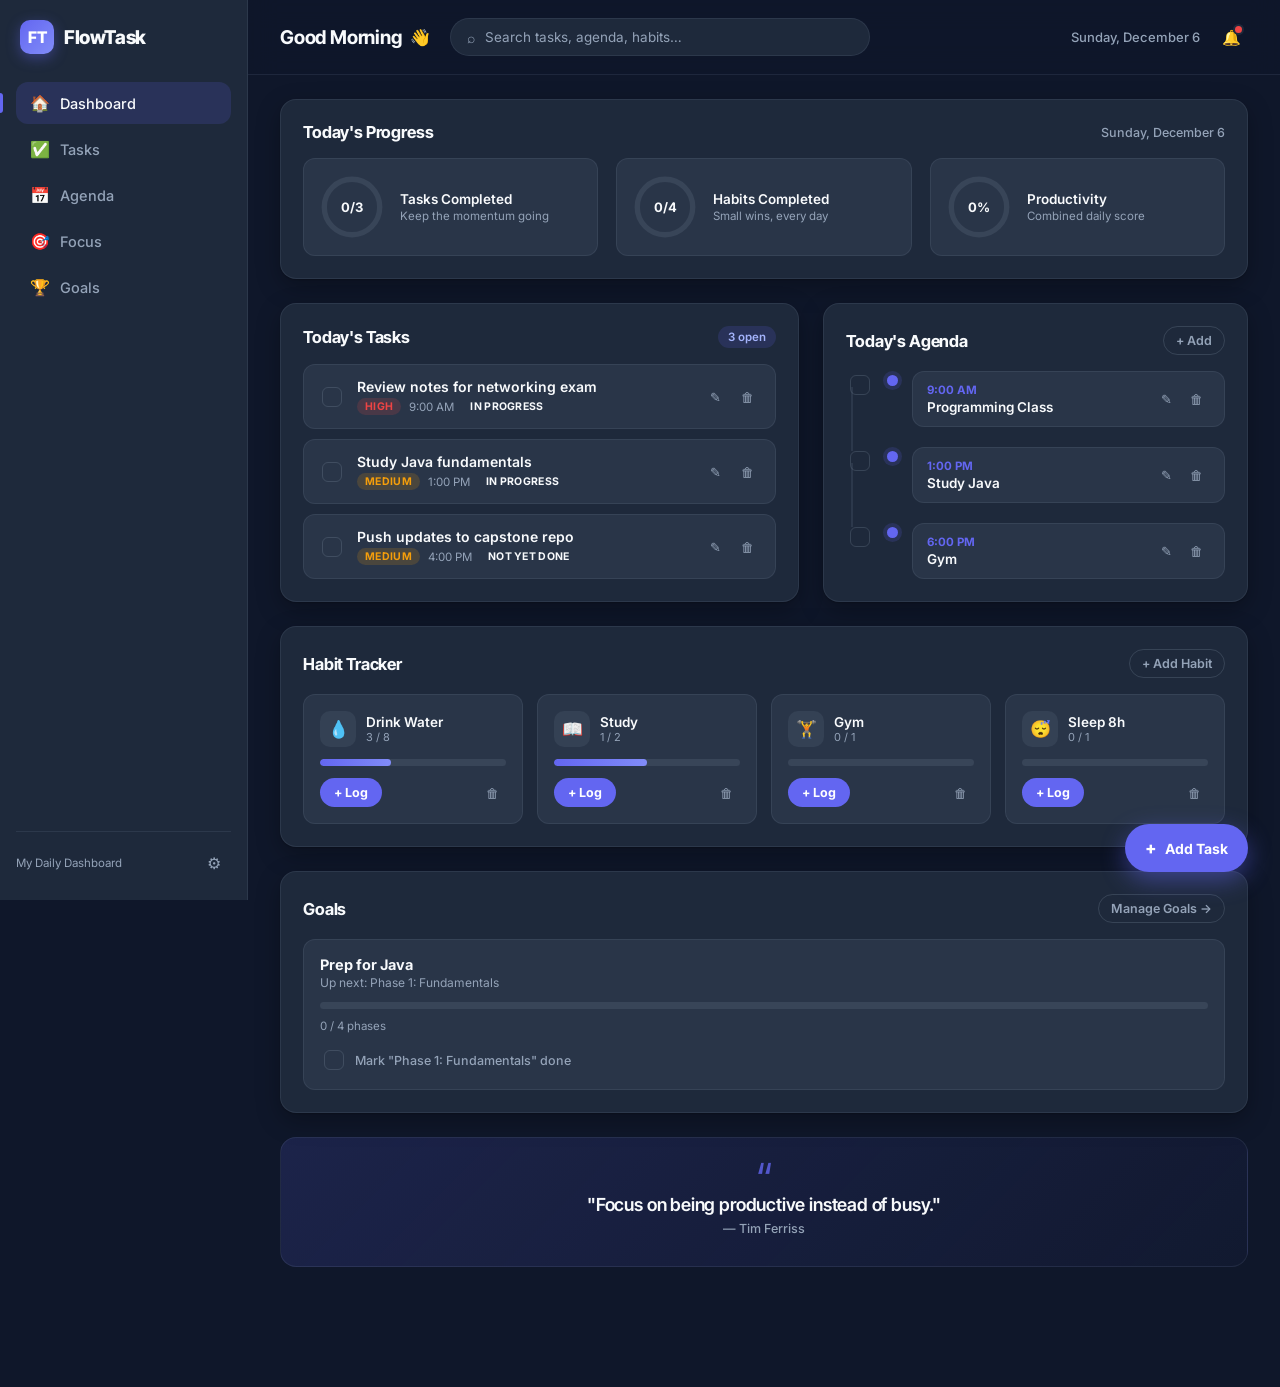
==== index.html @ f5a732ae "Add files via upload" ====
<!DOCTYPE html>
<html lang="en">
<head>
<meta charset="UTF-8" />
<meta name="viewport" content="width=device-width, initial-scale=1.0" />
<title>FlowTask — Daily Dashboard</title>
<link rel="preconnect" href="https://fonts.googleapis.com">
<link rel="preconnect" href="https://fonts.gstatic.com" crossorigin>
<link href="https://fonts.googleapis.com/css2?family=Inter:wght@400;500;600;700;800&family=Inter+Tight:wght@600;700;800&display=swap" rel="stylesheet">
<link rel="stylesheet" href="style.css">
</head>
<body>

<div class="app">

  <!-- ===================== SIDEBAR ===================== -->
  <aside class="sidebar" id="sidebar">
    <div class="sidebar-top">
      <div class="brand">
        <span class="brand-mark">FT</span>
        <span class="brand-name">FlowTask</span>
      </div>
      <button class="hamburger" id="hamburgerBtn" aria-label="Toggle menu">
        <span></span><span></span><span></span>
      </button>
    </div>

    <nav class="nav" id="mainNav">
      <a href="index.html" class="nav-item active">
        <span class="nav-icon">🏠</span><span class="nav-label">Dashboard</span>
      </a>
      <a href="task.html" class="nav-item">
        <span class="nav-icon">✅</span><span class="nav-label">Tasks</span>
      </a>
      <a href="agenda.html" class="nav-item" data-view="agenda">
        <span class="nav-icon">📅</span><span class="nav-label">Agenda</span>
      </a>
      <a href="focus.html" class="nav-item" data-view="focus">
        <span class="nav-icon">🎯</span><span class="nav-label">Focus</span>
      </a>
      <a href="goals.html" class="nav-item" data-view="goals">
        <span class="nav-icon">🏆</span><span class="nav-label">Goals</span>
      </a>
    </nav>

    <div class="sidebar-bottom">
      <span class="profile-mini-sub">My Daily Dashboard</span>
      <button class="icon-btn" id="settingsBtn" aria-label="Settings">⚙</button>
      <span id="sidebarAvatar" hidden></span>
      <span id="sidebarUserName" hidden></span>
    </div>
  </aside>

  <div class="sidebar-scrim" id="sidebarScrim"></div>

  <!-- ===================== MAIN ===================== -->
  <div class="main">

    <!-- TOP NAVBAR -->
    <header class="topbar">
      <button class="hamburger hamburger-mobile" id="hamburgerBtnMobile" aria-label="Toggle menu">
        <span></span><span></span><span></span>
      </button>

      <div class="topbar-greeting">
        <h1 id="greetingText">Good Evening</h1>
        <span class="wave">👋</span>
      </div>

      <div class="topbar-search">
        <span class="search-icon">⌕</span>
        <input type="text" id="searchInput" placeholder="Search tasks, agenda, habits…" />
      </div>

      <div class="topbar-right">
        <div class="topbar-date" id="topbarDate">—</div>
        <button class="icon-btn notif-btn" id="notifBtn" aria-label="Notifications">
          🔔
          <span class="notif-dot" id="notifDot" hidden></span>
        </button>
        <span id="topbarAvatar" hidden></span>
      </div>
    </header>

    <!-- SCROLLABLE CONTENT -->
    <main class="content">

      <!-- SECTION 1 — TODAY'S PROGRESS -->
      <section class="panel progress-panel" aria-label="Today's progress">
        <div class="panel-header">
          <h2>Today's Progress</h2>
          <span class="panel-sub" id="progressDateLabel">—</span>
        </div>
        <div class="progress-grid">

          <div class="progress-card">
            <div class="ring-wrap">
              <svg class="ring" viewBox="0 0 120 120">
                <circle class="ring-track" cx="60" cy="60" r="52"></circle>
                <circle class="ring-fill" id="ringTasks" cx="60" cy="60" r="52"></circle>
              </svg>
              <div class="ring-center">
                <span class="ring-value" id="tasksCompletedLabel">0/0</span>
              </div>
            </div>
            <div class="progress-card-text">
              <span class="progress-card-title">Tasks Completed</span>
              <span class="progress-card-sub">Keep the momentum going</span>
            </div>
          </div>

          <div class="progress-card">
            <div class="ring-wrap">
              <svg class="ring" viewBox="0 0 120 120">
                <circle class="ring-track" cx="60" cy="60" r="52"></circle>
                <circle class="ring-fill ring-fill-success" id="ringHabits" cx="60" cy="60" r="52"></circle>
              </svg>
              <div class="ring-center">
                <span class="ring-value" id="habitsCompletedLabel">0/0</span>
              </div>
            </div>
            <div class="progress-card-text">
              <span class="progress-card-title">Habits Completed</span>
              <span class="progress-card-sub">Small wins, every day</span>
            </div>
          </div>

          <div class="progress-card">
            <div class="ring-wrap">
              <svg class="ring" viewBox="0 0 120 120">
                <circle class="ring-track" cx="60" cy="60" r="52"></circle>
                <circle class="ring-fill ring-fill-warning" id="ringProductivity" cx="60" cy="60" r="52"></circle>
              </svg>
              <div class="ring-center">
                <span class="ring-value" id="productivityLabel">0%</span>
              </div>
            </div>
            <div class="progress-card-text">
              <span class="progress-card-title">Productivity</span>
              <span class="progress-card-sub">Combined daily score</span>
            </div>
          </div>

        </div>
      </section>

      <div class="two-col">

        <!-- SECTION 2 — TODAY'S TASKS -->
        <section class="panel" id="tasksPanel" aria-label="Today's tasks">
          <div class="panel-header">
            <h2>Today's Tasks</h2>
            <span class="pill" id="taskCountPill">0 open</span>
          </div>

          <div class="task-list" id="taskList">
            <!-- injected -->
          </div>

          <p class="empty-state" id="taskEmptyState" hidden>No tasks yet — add your first one for today.</p>
        </section>

        <!-- SECTION 3 — TODAY'S AGENDA -->
        <section class="panel" id="agendaPanel" aria-label="Today's agenda">
          <div class="panel-header">
            <h2>Today's Agenda</h2>
            <button class="btn-ghost-sm" id="addAgendaBtn">+ Add</button>
          </div>

          <div class="timeline" id="timelineList">
            <!-- injected -->
          </div>

          <p class="empty-state" id="agendaEmptyState" hidden>Nothing scheduled — plan your day.</p>
        </section>

      </div>

      <!-- SECTION 4 — HABIT TRACKER -->
      <section class="panel" id="habitsPanel" aria-label="Habit tracker">
        <div class="panel-header">
          <h2>Habit Tracker</h2>
          <button class="btn-ghost-sm" id="addHabitBtn">+ Add Habit</button>
        </div>

        <div class="habit-grid" id="habitGrid">
          <!-- injected -->
        </div>
      </section>

      <!-- SECTION — GOALS SUMMARY -->
      <section class="panel" id="goalsPanel" aria-label="Goals">
        <div class="panel-header">
          <h2>Goals</h2>
          <a href="goals.html" class="btn-ghost-sm">Manage Goals →</a>
        </div>
        <div class="goal-list" id="dashboardGoalList"></div>
        <p class="empty-state" id="dashboardGoalsEmptyState" hidden>No goals yet — head to the Goals page to add one.</p>
      </section>

      <!-- SECTION 5 — MOTIVATION -->
      <section class="motivation-card" aria-label="Motivation">
        <span class="motivation-mark">“</span>
        <p class="motivation-quote" id="motivationQuote">Loading today's thought…</p>
        <span class="motivation-author" id="motivationAuthor"></span>
      </section>

    </main>
  </div>
</div>

<!-- ===================== FLOATING ADD TASK BUTTON ===================== -->
<button class="fab" id="fabAddTask" aria-label="Add task">
  <span class="fab-icon">+</span>
  <span class="fab-label">Add Task</span>
</button>

<!-- ===================== MODAL: TASK ===================== -->
<div class="modal-overlay" id="taskModalOverlay" hidden>
  <div class="modal" role="dialog" aria-modal="true" aria-labelledby="taskModalTitle">
    <div class="modal-header">
      <h3 id="taskModalTitle">Add Task</h3>
      <button class="modal-close" data-close="taskModalOverlay">✕</button>
    </div>
    <form id="taskForm" class="modal-body">
      <input type="hidden" id="taskId" />
      <label class="field">
        <span>Title</span>
        <input type="text" id="taskTitle" placeholder="e.g. Study Java fundamentals" required />
      </label>
      <div class="field-row">
        <label class="field">
          <span>Priority</span>
          <select id="taskPriority">
            <option value="low">Low</option>
            <option value="medium" selected>Medium</option>
            <option value="high">High</option>
          </select>
        </label>
        <label class="field">
          <span>Status</span>
          <select id="taskStatus">
            <option value="not-started">Not Yet Done</option>
            <option value="in-progress">In Progress</option>
          </select>
        </label>
        <label class="field">
          <span>Due time</span>
          <input type="time" id="taskTime" />
        </label>
      </div>
      <div class="field-row">
        <label class="field">
          <span>Due date</span>
          <input type="date" id="taskDueDate" />
        </label>
        <label class="field">
          <span>Do it on</span>
          <input type="date" id="taskScheduledDate" />
        </label>
      </div>
      <div class="modal-actions">
        <button type="button" class="btn-secondary" data-close="taskModalOverlay">Cancel</button>
        <button type="submit" class="btn-primary">Save Task</button>
      </div>
    </form>
  </div>
</div>

<!-- ===================== MODAL: AGENDA ===================== -->
<div class="modal-overlay" id="agendaModalOverlay" hidden>
  <div class="modal" role="dialog" aria-modal="true" aria-labelledby="agendaModalTitle">
    <div class="modal-header">
      <h3 id="agendaModalTitle">Add Agenda Item</h3>
      <button class="modal-close" data-close="agendaModalOverlay">✕</button>
    </div>
    <form id="agendaForm" class="modal-body">
      <input type="hidden" id="agendaId" />
      <label class="field">
        <span>Event</span>
        <input type="text" id="agendaTitle" placeholder="e.g. Programming Class" required />
      </label>
      <label class="field">
        <span>Description (optional)</span>
        <textarea id="agendaDescription" rows="2" placeholder="e.g. Bring laptop, review chapter 3"></textarea>
      </label>
      <div class="field-row">
        <label class="field">
          <span>Date</span>
          <input type="date" id="agendaDate" required />
        </label>
        <label class="field">
          <span>Time</span>
          <input type="time" id="agendaTime" required />
        </label>
      </div>
      <div class="modal-actions">
        <button type="button" class="btn-secondary" data-close="agendaModalOverlay">Cancel</button>
        <button type="submit" class="btn-primary">Save Item</button>
      </div>
    </form>
  </div>
</div>

<!-- ===================== MODAL: HABIT ===================== -->
<div class="modal-overlay" id="habitModalOverlay" hidden>
  <div class="modal" role="dialog" aria-modal="true" aria-labelledby="habitModalTitle">
    <div class="modal-header">
      <h3 id="habitModalTitle">Add Habit</h3>
      <button class="modal-close" data-close="habitModalOverlay">✕</button>
    </div>
    <form id="habitForm" class="modal-body">
      <label class="field">
        <span>Emoji</span>
        <input type="text" id="habitEmoji" placeholder="💧" maxlength="2" value="⭐" />
      </label>
      <label class="field">
        <span>Habit name</span>
        <input type="text" id="habitName" placeholder="e.g. Drink Water" required />
      </label>
      <label class="field">
        <span>Daily target</span>
        <input type="number" id="habitTarget" min="1" max="20" value="4" required />
      </label>
      <div class="modal-actions">
        <button type="button" class="btn-secondary" data-close="habitModalOverlay">Cancel</button>
        <button type="submit" class="btn-primary">Save Habit</button>
      </div>
    </form>
  </div>
</div>

<!-- ===================== TOAST ===================== -->
<div class="toast" id="toast" hidden></div>

<script src="common.js"></script>
<script src="script.js"></script>
</body>
</html>
---- style.css ----
/* =========================================================
   FLOW — Personal Productivity Dashboard
   Design tokens
========================================================= */
:root {
  --bg: #0F172A;
  --sidebar: #1E293B;
  --card: #334155;
  --card-soft: #293548;
  --border: rgba(148, 163, 184, 0.12);
  --border-strong: rgba(148, 163, 184, 0.22);

  --primary: #6366F1;
  --primary-soft: rgba(99, 102, 241, 0.16);
  --success: #22C55E;
  --success-soft: rgba(34, 197, 94, 0.16);
  --warning: #F59E0B;
  --warning-soft: rgba(245, 158, 11, 0.16);
  --danger: #EF4444;
  --danger-soft: rgba(239, 68, 68, 0.16);

  --text: #F8FAFC;
  --text-secondary: #94A3B8;

  --radius-lg: 16px;
  --radius-md: 12px;
  --radius-sm: 8px;
  --radius-pill: 999px;

  --shadow-card: 0 1px 2px rgba(0,0,0,0.2), 0 8px 24px rgba(0,0,0,0.28);
  --shadow-lift: 0 4px 8px rgba(0,0,0,0.24), 0 16px 36px rgba(0,0,0,0.36);
  --shadow-fab: 0 8px 24px rgba(99, 102, 241, 0.45);

  --ease: cubic-bezier(0.22, 1, 0.36, 1);

  --sidebar-w: 248px;
}

* { box-sizing: border-box; }

html, body {
  margin: 0;
  padding: 0;
  background: var(--bg);
  color: var(--text);
  font-family: 'Inter', -apple-system, BlinkMacSystemFont, sans-serif;
  -webkit-font-smoothing: antialiased;
  scroll-behavior: smooth;
}

::selection { background: var(--primary); color: #fff; }

::-webkit-scrollbar { width: 8px; height: 8px; }
::-webkit-scrollbar-track { background: transparent; }
::-webkit-scrollbar-thumb { background: var(--border-strong); border-radius: 8px; }
::-webkit-scrollbar-thumb:hover { background: var(--text-secondary); }

button, input, select { font-family: inherit; }

a { color: inherit; text-decoration: none; }

/* =========================================================
   APP SHELL
========================================================= */
.app {
  display: flex;
  min-height: 100vh;
}

/* =========================================================
   SIDEBAR
========================================================= */
.sidebar {
  width: var(--sidebar-w);
  min-width: var(--sidebar-w);
  background: var(--sidebar);
  border-right: 1px solid var(--border);
  display: flex;
  flex-direction: column;
  padding: 20px 16px;
  position: sticky;
  top: 0;
  height: 100vh;
  z-index: 40;
  transition: transform 0.32s var(--ease);
}

.sidebar-top {
  display: flex;
  align-items: center;
  justify-content: space-between;
  margin-bottom: 28px;
  padding: 0 4px;
}

.brand {
  display: flex;
  align-items: center;
  gap: 10px;
}

.brand-mark {
  width: 34px;
  height: 34px;
  border-radius: 10px;
  background: linear-gradient(135deg, var(--primary), #818CF8);
  display: flex;
  align-items: center;
  justify-content: center;
  font-family: 'Inter Tight', 'Inter', sans-serif;
  font-weight: 800;
  font-size: 16px;
  color: #fff;
  box-shadow: 0 4px 14px rgba(99,102,241,0.4);
}

.brand-name {
  font-family: 'Inter Tight', 'Inter', sans-serif;
  font-weight: 800;
  font-size: 19px;
  letter-spacing: -0.02em;
}

.hamburger-mobile { display: none; }

.nav {
  display: flex;
  flex-direction: column;
  gap: 4px;
  flex: 1;
}

.nav-item {
  display: flex;
  align-items: center;
  gap: 12px;
  padding: 11px 14px;
  border-radius: var(--radius-md);
  color: var(--text-secondary);
  font-weight: 500;
  font-size: 14.5px;
  position: relative;
  transition: background 0.2s var(--ease), color 0.2s var(--ease), transform 0.15s var(--ease);
}

.nav-item::before {
  content: "";
  position: absolute;
  left: -16px;
  top: 50%;
  transform: translateY(-50%);
  width: 3px;
  height: 0;
  background: var(--primary);
  border-radius: 0 4px 4px 0;
  transition: height 0.2s var(--ease);
}

.nav-item:hover {
  background: rgba(148, 163, 184, 0.08);
  color: var(--text);
}

.nav-item.active {
  background: var(--primary-soft);
  color: var(--text);
}

.nav-item.active::before {
  height: 20px;
}

.nav-icon { font-size: 16px; width: 18px; text-align: center; }

.sidebar-bottom {
  display: flex;
  align-items: center;
  justify-content: space-between;
  padding-top: 14px;
  border-top: 1px solid var(--border);
}

.profile-mini {
  display: flex;
  align-items: center;
  gap: 10px;
  min-width: 0;
}

.avatar {
  width: 36px;
  height: 36px;
  border-radius: 50%;
  background: linear-gradient(135deg, var(--primary), #A78BFA);
  display: flex;
  align-items: center;
  justify-content: center;
  font-weight: 700;
  font-size: 14px;
  color: #fff;
  flex-shrink: 0;
}

.avatar-sm { width: 32px; height: 32px; font-size: 13px; }

.profile-mini-text {
  display: flex;
  flex-direction: column;
  min-width: 0;
}

.profile-mini-name {
  font-size: 13.5px;
  font-weight: 600;
  white-space: nowrap;
  overflow: hidden;
  text-overflow: ellipsis;
}

.profile-mini-sub {
  font-size: 11.5px;
  color: var(--text-secondary);
}

.icon-btn {
  background: transparent;
  border: none;
  color: var(--text-secondary);
  font-size: 16px;
  width: 34px;
  height: 34px;
  border-radius: var(--radius-sm);
  cursor: pointer;
  display: flex;
  align-items: center;
  justify-content: center;
  transition: background 0.2s var(--ease), color 0.2s var(--ease), transform 0.15s var(--ease);
  position: relative;
}

.icon-btn:hover { background: rgba(148,163,184,0.1); color: var(--text); transform: translateY(-1px); }
.icon-btn:active { transform: translateY(0); }

.sidebar-scrim {
  display: none;
}

/* =========================================================
   MAIN / TOPBAR
========================================================= */
.main {
  flex: 1;
  min-width: 0;
  display: flex;
  flex-direction: column;
}

.topbar {
  display: flex;
  align-items: center;
  gap: 20px;
  padding: 18px 32px;
  position: sticky;
  top: 0;
  background: rgba(15, 23, 42, 0.86);
  backdrop-filter: blur(14px);
  z-index: 30;
  border-bottom: 1px solid var(--border);
}

.hamburger {
  display: none;
  flex-direction: column;
  justify-content: center;
  gap: 4px;
  width: 34px;
  height: 34px;
  background: transparent;
  border: none;
  cursor: pointer;
}
.hamburger span {
  display: block;
  height: 2px;
  border-radius: 2px;
  background: var(--text);
}
.hamburger span:nth-child(1) { width: 18px; }
.hamburger span:nth-child(2) { width: 22px; }
.hamburger span:nth-child(3) { width: 14px; }

.topbar-greeting {
  display: flex;
  align-items: center;
  gap: 8px;
  white-space: nowrap;
}

.topbar-greeting h1 {
  font-family: 'Inter Tight', 'Inter', sans-serif;
  font-size: 19px;
  font-weight: 700;
  letter-spacing: -0.01em;
  margin: 0;
}

.wave {
  display: inline-block;
  animation: wave 2.4s ease-in-out infinite;
  transform-origin: 70% 70%;
}
@keyframes wave {
  0%, 60%, 100% { transform: rotate(0deg); }
  10% { transform: rotate(14deg); }
  20% { transform: rotate(-8deg); }
  30% { transform: rotate(14deg); }
  40% { transform: rotate(-4deg); }
}

.topbar-search {
  flex: 1;
  max-width: 420px;
  display: flex;
  align-items: center;
  gap: 8px;
  background: var(--sidebar);
  border: 1px solid var(--border);
  border-radius: var(--radius-pill);
  padding: 9px 16px;
  transition: border-color 0.2s var(--ease), box-shadow 0.2s var(--ease);
}
.topbar-search:focus-within {
  border-color: var(--primary);
  box-shadow: 0 0 0 3px var(--primary-soft);
}
.search-icon { color: var(--text-secondary); font-size: 14px; }
.topbar-search input {
  background: transparent;
  border: none;
  outline: none;
  color: var(--text);
  font-size: 13.5px;
  width: 100%;
}
.topbar-search input::placeholder { color: var(--text-secondary); }

.topbar-right {
  display: flex;
  align-items: center;
  gap: 14px;
  margin-left: auto;
}

.topbar-date {
  font-size: 13px;
  color: var(--text-secondary);
  font-weight: 500;
  white-space: nowrap;
}

.notif-btn { font-size: 15px; }
.notif-dot {
  position: absolute;
  top: 6px;
  right: 6px;
  width: 7px;
  height: 7px;
  border-radius: 50%;
  background: var(--danger);
  box-shadow: 0 0 0 2px var(--sidebar);
}

/* =========================================================
   CONTENT
========================================================= */
.content {
  padding: 24px 32px 120px;
  display: flex;
  flex-direction: column;
  gap: 24px;
  max-width: 1400px;
  width: 100%;
  margin: 0 auto;
}

.panel {
  background: var(--sidebar);
  border: 1px solid var(--border);
  border-radius: var(--radius-lg);
  padding: 22px;
  box-shadow: var(--shadow-card);
  animation: rise 0.5s var(--ease) both;
}

@keyframes rise {
  from { opacity: 0; transform: translateY(10px); }
  to { opacity: 1; transform: translateY(0); }
}

.panel-header {
  display: flex;
  align-items: center;
  justify-content: space-between;
  margin-bottom: 16px;
}

.panel-header h2 {
  font-family: 'Inter Tight', 'Inter', sans-serif;
  font-size: 16.5px;
  font-weight: 700;
  margin: 0;
  letter-spacing: -0.01em;
}

.panel-sub {
  font-size: 12.5px;
  color: var(--text-secondary);
  font-weight: 500;
}

.pill {
  font-size: 11.5px;
  font-weight: 600;
  padding: 4px 10px;
  border-radius: var(--radius-pill);
  background: var(--primary-soft);
  color: #A5B4FC;
}

.btn-ghost-sm {
  background: transparent;
  border: 1px solid var(--border-strong);
  color: var(--text-secondary);
  font-size: 12.5px;
  font-weight: 600;
  padding: 6px 12px;
  border-radius: var(--radius-pill);
  cursor: pointer;
  transition: all 0.2s var(--ease);
}
.btn-ghost-sm:hover {
  color: var(--text);
  border-color: var(--primary);
  background: var(--primary-soft);
}

/* =========================================================
   PROGRESS PANEL (rings)
========================================================= */
.progress-grid {
  display: grid;
  grid-template-columns: repeat(3, 1fr);
  gap: 18px;
}

.progress-card {
  display: flex;
  align-items: center;
  gap: 16px;
  background: var(--card-soft);
  border: 1px solid var(--border);
  border-radius: var(--radius-md);
  padding: 16px;
  transition: transform 0.25s var(--ease), box-shadow 0.25s var(--ease), border-color 0.25s var(--ease);
}
.progress-card:hover {
  transform: translateY(-3px);
  box-shadow: var(--shadow-lift);
  border-color: var(--border-strong);
}

.ring-wrap {
  position: relative;
  width: 64px;
  height: 64px;
  flex-shrink: 0;
}
.ring { width: 100%; height: 100%; transform: rotate(-90deg); }
.ring-track {
  fill: none;
  stroke: rgba(148,163,184,0.14);
  stroke-width: 10;
}
.ring-fill {
  fill: none;
  stroke: var(--primary);
  stroke-width: 10;
  stroke-linecap: round;
  stroke-dasharray: 326.7;
  stroke-dashoffset: 326.7;
  transition: stroke-dashoffset 0.9s var(--ease);
}
.ring-fill-success { stroke: var(--success); }
.ring-fill-warning { stroke: var(--warning); }

.ring-center {
  position: absolute;
  inset: 0;
  display: flex;
  align-items: center;
  justify-content: center;
}
.ring-value { font-size: 13px; font-weight: 700; }

.progress-card-text { display: flex; flex-direction: column; gap: 2px; min-width: 0; }
.progress-card-title { font-size: 13.5px; font-weight: 600; }
.progress-card-sub { font-size: 11.5px; color: var(--text-secondary); }

/* =========================================================
   TWO COLUMN LAYOUT
========================================================= */
.two-col {
  display: grid;
  grid-template-columns: 1.1fr 0.9fr;
  gap: 24px;
  align-items: start;
}

/* =========================================================
   TASK LIST
========================================================= */
.task-list {
  display: flex;
  flex-direction: column;
  gap: 10px;
}

.task-card {
  display: flex;
  align-items: center;
  gap: 12px;
  background: var(--card-soft);
  border: 1px solid var(--border);
  border-radius: var(--radius-md);
  padding: 13px 14px;
  transition: transform 0.2s var(--ease), box-shadow 0.2s var(--ease), border-color 0.2s var(--ease), opacity 0.3s var(--ease);
}
.task-card:hover {
  transform: translateY(-2px);
  box-shadow: var(--shadow-lift);
  border-color: var(--border-strong);
}
.task-card.completed { opacity: 0.55; }
.task-card.completed .task-title { text-decoration: line-through; color: var(--text-secondary); }

.checkbox {
  appearance: none;
  -webkit-appearance: none;
  width: 20px;
  height: 20px;
  min-width: 20px;
  border-radius: 6px;
  border: 1.5px solid var(--border-strong);
  cursor: pointer;
  position: relative;
  transition: all 0.2s var(--ease);
  background: transparent;
}
.checkbox:checked {
  background: var(--success);
  border-color: var(--success);
  animation: pop 0.3s var(--ease);
}
.checkbox:checked::after {
  content: "✓";
  position: absolute;
  inset: 0;
  display: flex;
  align-items: center;
  justify-content: center;
  color: #06210f;
  font-size: 12px;
  font-weight: 800;
}
@keyframes pop {
  0% { transform: scale(0.8); }
  50% { transform: scale(1.15); }
  100% { transform: scale(1); }
}

.task-main {
  flex: 1;
  min-width: 0;
  display: flex;
  flex-direction: column;
  gap: 3px;
}
.task-title {
  font-size: 14px;
  font-weight: 600;
  white-space: nowrap;
  overflow: hidden;
  text-overflow: ellipsis;
}
.task-meta {
  display: flex;
  align-items: center;
  gap: 8px;
}
.task-time {
  font-size: 11.5px;
  color: var(--text-secondary);
}

.badge {
  font-size: 10.5px;
  font-weight: 700;
  text-transform: uppercase;
  letter-spacing: 0.03em;
  padding: 2px 8px;
  border-radius: var(--radius-pill);
}
.badge-low { background: rgba(148,163,184,0.16); color: var(--text-secondary); }
.badge-medium { background: var(--warning-soft); color: var(--warning); }
.badge-high { background: var(--danger-soft); color: var(--danger); }

.task-actions {
  display: flex;
  gap: 4px;
}

.icon-btn-sm {
  background: transparent;
  border: none;
  color: var(--text-secondary);
  width: 28px;
  height: 28px;
  border-radius: var(--radius-sm);
  cursor: pointer;
  font-size: 13px;
  display: flex;
  align-items: center;
  justify-content: center;
  transition: all 0.2s var(--ease);
}
.icon-btn-sm:hover { background: rgba(148,163,184,0.12); color: var(--text); }
.icon-btn-sm.danger:hover { background: var(--danger-soft); color: var(--danger); }

.planner-hint {
  font-size: 13px;
  color: var(--text-secondary);
  line-height: 1.6;
  margin: 0;
}

.week-group {
  margin-bottom: 22px;
}
.week-group:last-child { margin-bottom: 0; }

.week-group-title {
  font-size: 12px;
  font-weight: 700;
  color: var(--primary);
  text-transform: uppercase;
  letter-spacing: 0.04em;
  margin-bottom: 10px;
}

/* =========================================================
   FOCUS PAGE
========================================================= */
.focus-setup-grid {
  display: grid;
  grid-template-columns: 1.2fr 1.2fr 1fr;
  gap: 14px;
  margin-bottom: 18px;
}

.focus-start-btn {
  width: 100%;
  padding: 13px;
  font-size: 14px;
}

.focus-timer-panel {
  display: flex;
  flex-direction: column;
  align-items: center;
  gap: 22px;
  padding: 32px 22px;
}

.focus-phase-dots {
  display: flex;
  gap: 8px;
}
.focus-dot {
  width: 10px;
  height: 10px;
  border-radius: 50%;
  background: rgba(148,163,184,0.2);
  transition: all 0.25s var(--ease);
}
.focus-dot-work { background: rgba(99,102,241,0.3); }
.focus-dot-break { background: rgba(34,197,94,0.3); }
.focus-dot.past { background: var(--text-secondary); opacity: 0.4; }
.focus-dot.current.focus-dot-work { background: var(--primary); transform: scale(1.3); }
.focus-dot.current.focus-dot-break { background: var(--success); transform: scale(1.3); }

.focus-clock-wrap {
  position: relative;
  width: 260px;
  height: 260px;
}
.focus-ring { width: 100%; height: 100%; transform: rotate(-90deg); }
.focus-ring-track {
  fill: none;
  stroke: rgba(148,163,184,0.12);
  stroke-width: 14;
}
.focus-ring-fill {
  fill: none;
  stroke: var(--primary);
  stroke-width: 14;
  stroke-linecap: round;
  stroke-dasharray: 741.4;
  stroke-dashoffset: 741.4;
  transition: stroke-dashoffset 1s linear;
}
.focus-ring-fill.focus-ring-break { stroke: var(--success); }

.focus-clock-center {
  position: absolute;
  inset: 0;
  display: flex;
  flex-direction: column;
  align-items: center;
  justify-content: center;
  gap: 6px;
}
.focus-phase-label {
  font-size: 13px;
  font-weight: 700;
  text-transform: uppercase;
  letter-spacing: 0.06em;
  color: var(--text-secondary);
}
.focus-clock-time {
  font-family: 'Inter Tight', sans-serif;
  font-size: 46px;
  font-weight: 800;
  letter-spacing: -0.02em;
}
.focus-cycle-label {
  font-size: 12px;
  color: var(--text-secondary);
}

.focus-controls {
  display: flex;
  gap: 12px;
}
.focus-controls .btn-primary,
.focus-controls .btn-secondary {
  padding: 12px 26px;
  font-size: 13.5px;
}

@media (max-width: 700px) {
  .focus-setup-grid { grid-template-columns: 1fr; }
  .focus-clock-wrap { width: 220px; height: 220px; }
  .focus-clock-time { font-size: 38px; }
}

.empty-state {
  color: var(--text-secondary);
  font-size: 13px;
  text-align: center;
  padding: 24px 8px;
}

/* =========================================================
   GOALS
========================================================= */
.goal-list {
  display: flex;
  flex-direction: column;
  gap: 14px;
}

.goal-card {
  background: var(--card-soft);
  border: 1px solid var(--border);
  border-radius: var(--radius-md);
  padding: 16px;
  display: flex;
  flex-direction: column;
  gap: 10px;
  transition: transform 0.2s var(--ease), box-shadow 0.2s var(--ease), border-color 0.2s var(--ease);
}
.goal-card:hover {
  transform: translateY(-2px);
  box-shadow: var(--shadow-lift);
  border-color: var(--border-strong);
}

.goal-card-header {
  display: flex;
  align-items: flex-start;
  justify-content: space-between;
  gap: 10px;
}
.goal-card-title-wrap { display: flex; flex-direction: column; gap: 2px; min-width: 0; }
.goal-card-title { font-size: 14.5px; font-weight: 700; }
.goal-card-sub { font-size: 12px; color: var(--text-secondary); }
.goal-card-actions { display: flex; gap: 4px; flex-shrink: 0; }

.goal-bar-track { margin-top: 2px; }
.goal-progress-label { font-size: 11.5px; color: var(--text-secondary); }

.phase-stepper {
  display: flex;
  flex-direction: column;
  gap: 6px;
  margin-top: 6px;
}

.phase-row {
  display: flex;
  align-items: center;
  gap: 10px;
  padding: 8px 10px;
  border-radius: var(--radius-sm);
  background: rgba(148,163,184,0.05);
  transition: background 0.2s var(--ease), opacity 0.2s var(--ease);
}

.phase-title { font-size: 13px; flex: 1; }

.phase-row.phase-done { background: var(--success-soft); }
.phase-row.phase-done .phase-title { text-decoration: line-through; color: var(--text-secondary); }

.phase-row.phase-current { background: var(--primary-soft); }
.phase-row.phase-current .phase-title { font-weight: 600; }

.phase-row.phase-locked { opacity: 0.5; }
.phase-lock { font-size: 12px; margin-left: auto; }

.goal-quick-check {
  display: flex;
  align-items: center;
  gap: 8px;
  font-size: 12.5px;
  color: var(--text-secondary);
  cursor: pointer;
  margin-top: 4px;
}
.goal-quick-check span { font-weight: 500; }

.goal-card-compact .phase-stepper { display: none; }

/* Add-goal modal — dynamic phase input rows */
.phase-input-list {
  display: flex;
  flex-direction: column;
  gap: 8px;
  margin-bottom: 8px;
}
.phase-input-row {
  display: flex;
  gap: 8px;
}
.phase-input-row .phase-input {
  flex: 1;
  background: var(--card-soft);
  border: 1px solid var(--border-strong);
  color: var(--text);
  padding: 9px 11px;
  border-radius: var(--radius-sm);
  font-size: 13px;
  outline: none;
}
.phase-input-row .phase-input:focus {
  border-color: var(--primary);
  box-shadow: 0 0 0 3px var(--primary-soft);
}

/* =========================================================
   AGENDA PLANNER PAGE — extra design touches
========================================================= */
.pill-today {
  background: var(--success-soft);
  color: #4ADE80;
}

#todayAgendaList .timeline-dot {
  background: var(--success);
  box-shadow: 0 0 0 4px var(--success-soft);
}

.week-group .timeline-item .timeline-dot {
  background: var(--primary);
}


/* =========================================================
   TIMELINE / AGENDA
========================================================= */
.timeline {
  display: flex;
  flex-direction: column;
}

.timeline-item {
  display: flex;
  gap: 14px;
  position: relative;
  padding-bottom: 20px;
}
.timeline-item:last-child { padding-bottom: 0; }

.timeline-item::before {
  content: "";
  position: absolute;
  left: 5px;
  top: 16px;
  bottom: -4px;
  width: 1.5px;
  background: var(--border);
}
.timeline-item:last-child::before { display: none; }

.timeline-dot {
  width: 11px;
  height: 11px;
  border-radius: 50%;
  background: var(--primary);
  margin-top: 4px;
  flex-shrink: 0;
  box-shadow: 0 0 0 4px var(--primary-soft);
}

.timeline-body {
  flex: 1;
  min-width: 0;
  display: flex;
  align-items: center;
  justify-content: space-between;
  gap: 10px;
  background: var(--card-soft);
  border: 1px solid var(--border);
  border-radius: var(--radius-md);
  padding: 11px 14px;
  transition: transform 0.2s var(--ease), box-shadow 0.2s var(--ease);
}
.timeline-body:hover {
  transform: translateY(-2px);
  box-shadow: var(--shadow-lift);
}

.timeline-text { display: flex; flex-direction: column; gap: 2px; min-width: 0; }
.timeline-time { font-size: 11.5px; color: var(--primary); font-weight: 700; }
.timeline-title { font-size: 13.5px; font-weight: 600; white-space: nowrap; overflow: hidden; text-overflow: ellipsis; }
.timeline-desc {
  font-size: 12px;
  color: var(--text-secondary);
  white-space: nowrap;
  overflow: hidden;
  text-overflow: ellipsis;
}

.timeline-item.done .timeline-title { text-decoration: line-through; color: var(--text-secondary); }
.timeline-item.done .timeline-body { opacity: 0.55; }
.timeline-item .agenda-checkbox { margin-top: 4px; flex-shrink: 0; }

.timeline-actions { display: flex; gap: 2px; }

/* =========================================================
   HABIT TRACKER
========================================================= */
.habit-grid {
  display: grid;
  grid-template-columns: repeat(auto-fill, minmax(220px, 1fr));
  gap: 14px;
}

.habit-card {
  background: var(--card-soft);
  border: 1px solid var(--border);
  border-radius: var(--radius-md);
  padding: 16px;
  display: flex;
  flex-direction: column;
  gap: 12px;
  transition: transform 0.2s var(--ease), box-shadow 0.2s var(--ease), border-color 0.2s var(--ease);
  position: relative;
  overflow: hidden;
}
.habit-card:hover {
  transform: translateY(-3px);
  box-shadow: var(--shadow-lift);
  border-color: var(--border-strong);
}
.habit-card.done { border-color: rgba(34,197,94,0.4); }

.habit-top { display: flex; align-items: center; gap: 10px; }
.habit-emoji {
  width: 36px;
  height: 36px;
  border-radius: 10px;
  background: rgba(148,163,184,0.1);
  display: flex;
  align-items: center;
  justify-content: center;
  font-size: 17px;
}
.habit-name-wrap { display: flex; flex-direction: column; min-width: 0; flex: 1; }
.habit-name { font-size: 13.5px; font-weight: 600; white-space: nowrap; overflow: hidden; text-overflow: ellipsis; }
.habit-progress-label { font-size: 11px; color: var(--text-secondary); }

.habit-bar-track {
  height: 7px;
  border-radius: var(--radius-pill);
  background: rgba(148,163,184,0.14);
  overflow: hidden;
}
.habit-bar-fill {
  height: 100%;
  border-radius: var(--radius-pill);
  background: linear-gradient(90deg, var(--primary), #818CF8);
  transition: width 0.5s var(--ease);
}
.habit-card.done .habit-bar-fill { background: linear-gradient(90deg, var(--success), #4ADE80); }

.habit-bottom { display: flex; align-items: center; justify-content: space-between; gap: 8px; }

.habit-increment {
  background: var(--primary);
  border: none;
  color: #fff;
  font-weight: 700;
  font-size: 12.5px;
  padding: 7px 14px;
  border-radius: var(--radius-pill);
  cursor: pointer;
  transition: transform 0.15s var(--ease), background 0.2s var(--ease);
}
.habit-increment:hover { transform: translateY(-1px); background: #5457e0; }
.habit-increment:active { transform: translateY(0) scale(0.96); }
.habit-card.done .habit-increment { background: var(--success); }
.habit-card.done .habit-increment:hover { background: #1ea952; }

.habit-check {
  font-size: 18px;
  color: var(--success);
  opacity: 0;
  transform: scale(0.6);
  transition: all 0.3s var(--ease);
}
.habit-card.done .habit-check { opacity: 1; transform: scale(1); }

.habit-burst {
  position: absolute;
  inset: 0;
  pointer-events: none;
  background: radial-gradient(circle at 50% 0%, rgba(34,197,94,0.28), transparent 70%);
  opacity: 0;
}
.habit-card.burst .habit-burst {
  animation: burst 0.6s var(--ease);
}
@keyframes burst {
  0% { opacity: 0.9; }
  100% { opacity: 0; }
}

/* =========================================================
   MOTIVATION CARD
========================================================= */
.motivation-card {
  background: linear-gradient(135deg, rgba(99,102,241,0.16), rgba(99,102,241,0.03));
  border: 1px solid var(--border);
  border-radius: var(--radius-lg);
  padding: 30px 34px;
  text-align: center;
  display: flex;
  flex-direction: column;
  align-items: center;
  gap: 6px;
  animation: rise 0.5s var(--ease) both;
}
.motivation-mark {
  font-family: 'Inter Tight', serif;
  font-size: 40px;
  color: var(--primary);
  line-height: 0.5;
  opacity: 0.8;
}
.motivation-quote {
  font-family: 'Inter Tight', 'Inter', sans-serif;
  font-size: 18px;
  font-weight: 600;
  max-width: 640px;
  margin: 0;
  letter-spacing: -0.01em;
}
.motivation-author {
  font-size: 12.5px;
  color: var(--text-secondary);
  font-weight: 500;
}

/* =========================================================
   FAB
========================================================= */
.fab {
  position: fixed;
  bottom: 28px;
  right: 32px;
  display: flex;
  align-items: center;
  gap: 8px;
  background: var(--primary);
  color: #fff;
  border: none;
  padding: 14px 20px;
  border-radius: var(--radius-pill);
  font-weight: 700;
  font-size: 14px;
  cursor: pointer;
  box-shadow: var(--shadow-fab);
  transition: transform 0.2s var(--ease), box-shadow 0.2s var(--ease), background 0.2s var(--ease);
  z-index: 50;
}
.fab:hover { transform: translateY(-3px); box-shadow: 0 12px 30px rgba(99,102,241,0.55); background: #5457e0; }
.fab:active { transform: translateY(-1px) scale(0.98); }
.fab-icon { font-size: 17px; font-weight: 800; }

/* =========================================================
   MODAL
========================================================= */
.modal-overlay[hidden] {
  display: none !important;
}

.modal-overlay {
  position: fixed;
  inset: 0;
  background: rgba(2, 6, 23, 0.6);
  backdrop-filter: blur(4px);
  display: flex;
  align-items: center;
  justify-content: center;
  z-index: 100;
  animation: fadeIn 0.2s var(--ease);
  padding: 20px;
}
@keyframes fadeIn { from { opacity: 0; } to { opacity: 1; } }

.modal {
  background: var(--sidebar);
  border: 1px solid var(--border-strong);
  border-radius: var(--radius-lg);
  width: 100%;
  max-width: 420px;
  box-shadow: var(--shadow-lift);
  animation: modalIn 0.25s var(--ease);
}
@keyframes modalIn {
  from { opacity: 0; transform: translateY(12px) scale(0.98); }
  to { opacity: 1; transform: translateY(0) scale(1); }
}

.modal-header {
  display: flex;
  align-items: center;
  justify-content: space-between;
  padding: 18px 20px;
  border-bottom: 1px solid var(--border);
}
.modal-header h3 { margin: 0; font-size: 15.5px; font-family: 'Inter Tight', sans-serif; font-weight: 700; }
.modal-close {
  background: transparent;
  border: none;
  color: var(--text-secondary);
  font-size: 14px;
  cursor: pointer;
  width: 30px;
  height: 30px;
  border-radius: var(--radius-sm);
  transition: all 0.2s var(--ease);
}
.modal-close:hover { background: rgba(148,163,184,0.12); color: var(--text); }

.modal-body { padding: 20px; display: flex; flex-direction: column; gap: 14px; }

.field { display: flex; flex-direction: column; gap: 6px; flex: 1; }
.field span { font-size: 12.5px; font-weight: 600; color: var(--text-secondary); }
.field input, .field select, .field textarea {
  background: var(--card-soft);
  border: 1px solid var(--border-strong);
  color: var(--text);
  padding: 10px 12px;
  border-radius: var(--radius-sm);
  font-size: 13.5px;
  outline: none;
  font-family: inherit;
  resize: vertical;
  transition: border-color 0.2s var(--ease), box-shadow 0.2s var(--ease);
}
.field input:focus, .field select:focus, .field textarea:focus {
  border-color: var(--primary);
  box-shadow: 0 0 0 3px var(--primary-soft);
}
.field-row { display: flex; gap: 12px; }

.modal-actions {
  display: flex;
  justify-content: flex-end;
  gap: 10px;
  margin-top: 4px;
}

.btn-primary, .btn-secondary {
  padding: 10px 18px;
  border-radius: var(--radius-pill);
  font-weight: 700;
  font-size: 13px;
  cursor: pointer;
  border: none;
  transition: all 0.2s var(--ease);
}
.btn-primary { background: var(--primary); color: #fff; }
.btn-primary:hover { background: #5457e0; transform: translateY(-1px); }
.btn-secondary { background: transparent; border: 1px solid var(--border-strong); color: var(--text-secondary); }
.btn-secondary:hover { color: var(--text); border-color: var(--text-secondary); }

/* =========================================================
   TOAST
========================================================= */
.toast {
  position: fixed;
  bottom: 28px;
  left: 50%;
  transform: translateX(-50%) translateY(10px);
  background: var(--card);
  border: 1px solid var(--border-strong);
  color: var(--text);
  padding: 12px 18px;
  border-radius: var(--radius-md);
  font-size: 13px;
  font-weight: 600;
  box-shadow: var(--shadow-lift);
  z-index: 200;
  opacity: 0;
  pointer-events: none;
  transition: all 0.3s var(--ease);
}
.toast.show {
  opacity: 1;
  transform: translateX(-50%) translateY(0);
}

/* =========================================================
   RESPONSIVE
========================================================= */
@media (max-width: 1080px) {
  .two-col { grid-template-columns: 1fr; }
  .progress-grid { grid-template-columns: 1fr; }
}

@media (max-width: 860px) {
  :root { --sidebar-w: 240px; }

  .sidebar {
    position: fixed;
    left: 0;
    top: 0;
    transform: translateX(-100%);
    box-shadow: var(--shadow-lift);
  }
  .sidebar.open { transform: translateX(0); }

  .sidebar-scrim {
    display: block;
    position: fixed;
    inset: 0;
    background: rgba(2,6,23,0.55);
    z-index: 39;
    opacity: 0;
    pointer-events: none;
    transition: opacity 0.25s var(--ease);
  }
  .sidebar-scrim.show { opacity: 1; pointer-events: auto; }

  .hamburger-mobile { display: flex; }

  .topbar { padding: 16px 18px; gap: 12px; }
  .topbar-greeting h1 { font-size: 16px; }
  .topbar-search { display: none; }
  .content { padding: 18px 18px 120px; }

  .fab-label { display: none; }
  .fab { padding: 15px; }
  .fab-icon { font-size: 20px; }
}

@media (max-width: 560px) {
  .topbar-date { display: none; }
  .progress-card { flex-direction: column; text-align: center; }
  .field-row { flex-direction: column; }
}

/* Reduced motion */
@media (prefers-reduced-motion: reduce) {
  *, *::before, *::after {
    animation-duration: 0.001ms !important;
    animation-iteration-count: 1 !important;
    transition-duration: 0.001ms !important;
    scroll-behavior: auto !important;
  }
}

/* Focus visibility */
a:focus-visible, button:focus-visible, input:focus-visible, select:focus-visible {
  outline: 2px solid var(--primary);
  outline-offset: 2px;
}
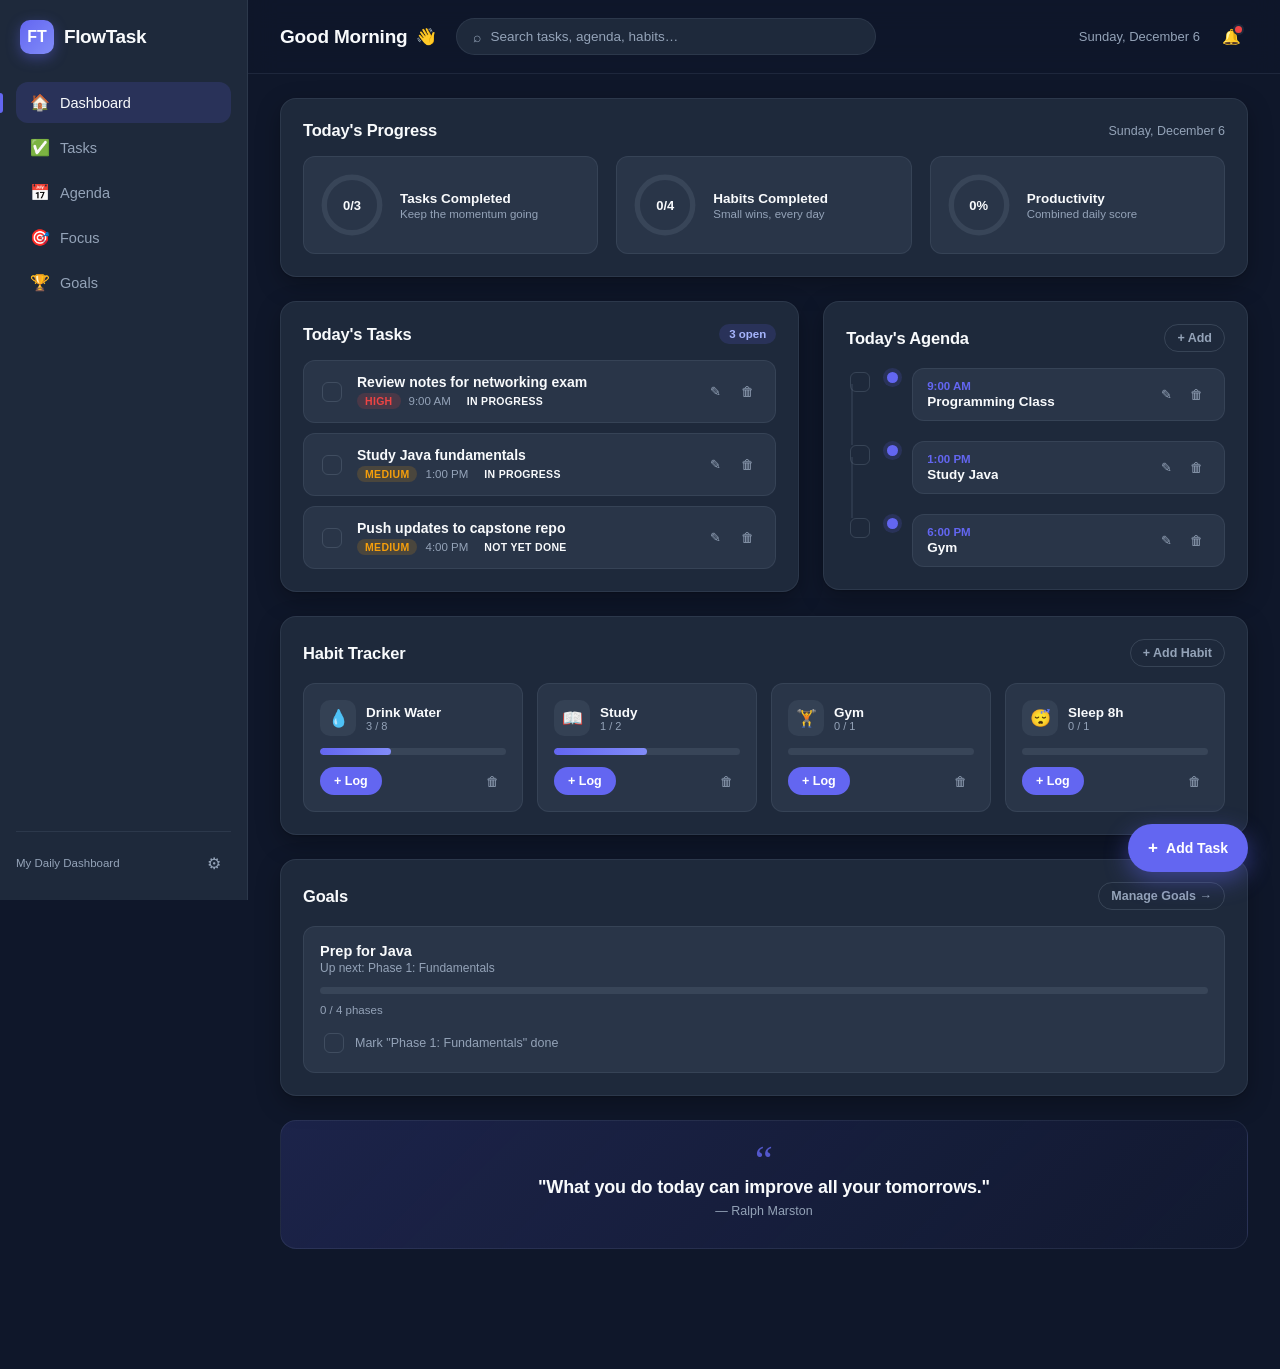
==== commit b0b60fee: "Add files via upload" ====
--- a/index.html
+++ b/index.html
@@ -2,6 +2,7 @@
 <html lang="en">
 <head>
 <meta charset="UTF-8" />
+<meta http-equiv="Content-Security-Policy" content="default-src 'self'; script-src 'self'; style-src 'self' 'unsafe-inline' https://fonts.googleapis.com; font-src https://fonts.gstatic.com; img-src 'self' data:; object-src 'none'; base-uri 'self'; form-action 'self'; frame-ancestors 'none';" />
 <meta name="viewport" content="width=device-width, initial-scale=1.0" />
 <title>FlowTask — Daily Dashboard</title>
 <link rel="preconnect" href="https://fonts.googleapis.com">
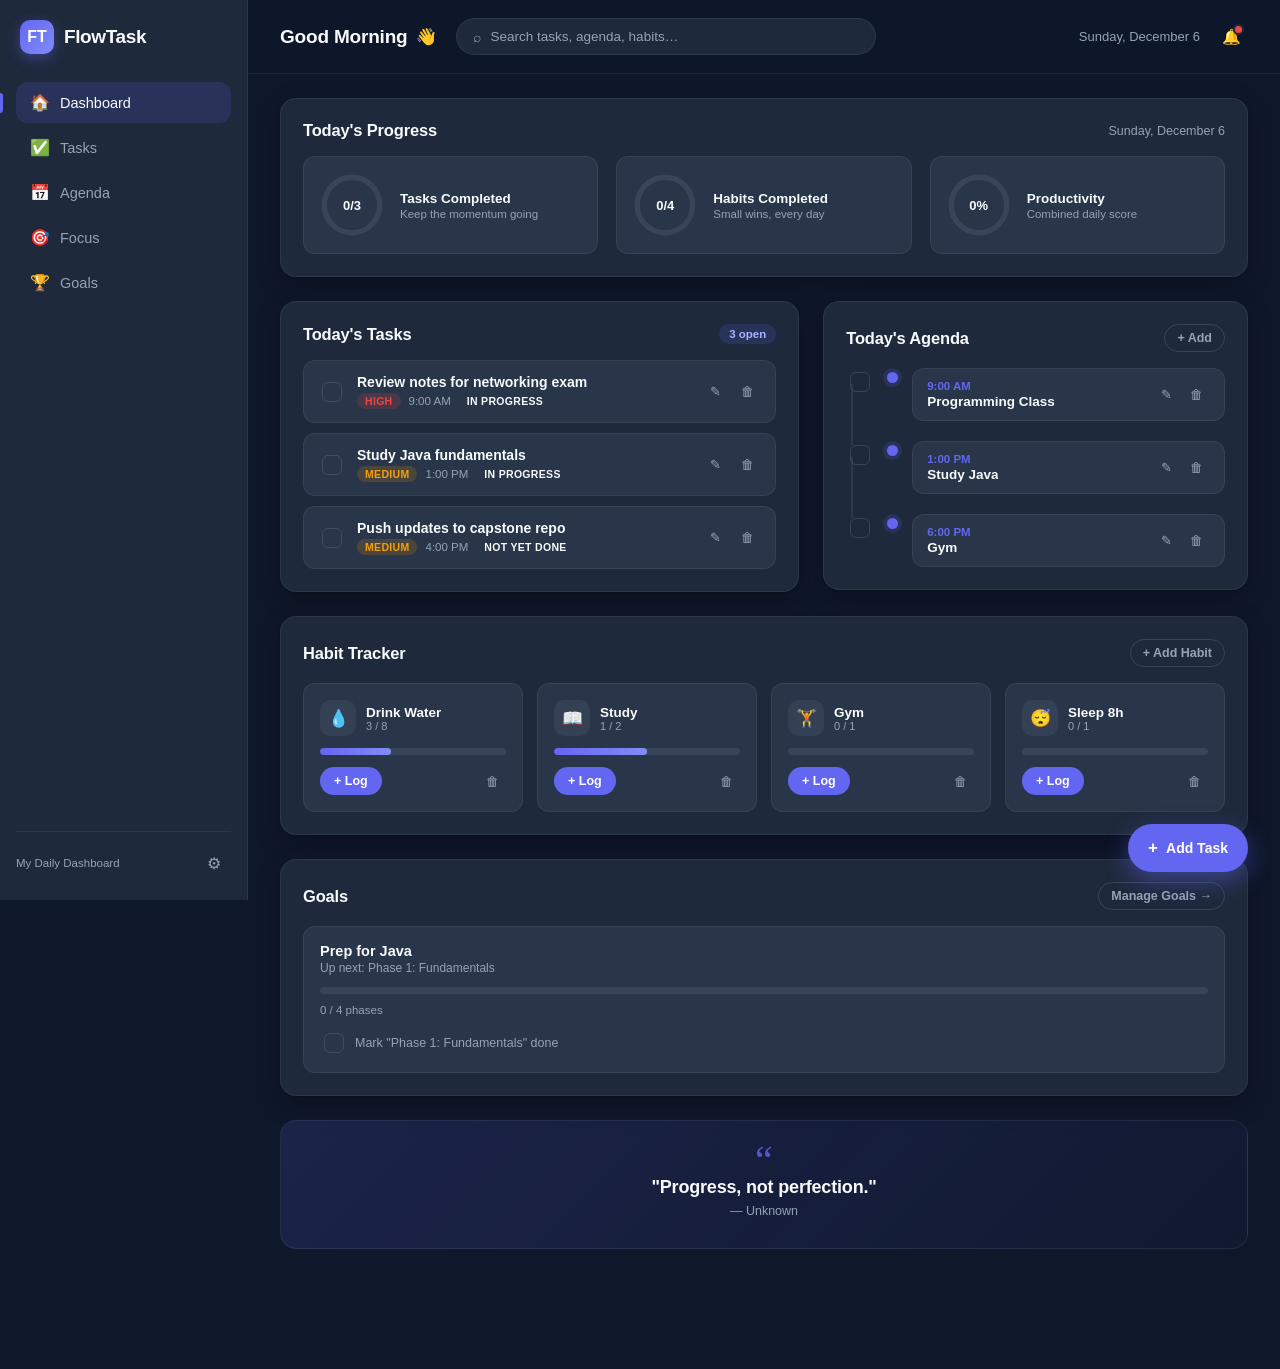
==== commit b54fdc44: "Add files via upload" ====
--- a/index.html
+++ b/index.html
@@ -8,7 +8,7 @@
 <link rel="preconnect" href="https://fonts.googleapis.com">
 <link rel="preconnect" href="https://fonts.gstatic.com" crossorigin>
 <link href="https://fonts.googleapis.com/css2?family=Inter:wght@400;500;600;700;800&family=Inter+Tight:wght@600;700;800&display=swap" rel="stylesheet">
-<link rel="stylesheet" href="style.css">
+<link rel="stylesheet" href="style.css" id="themeLink">
 </head>
 <body>
 
@@ -227,7 +227,7 @@
       <input type="hidden" id="taskId" />
       <label class="field">
         <span>Title</span>
-        <input type="text" id="taskTitle" placeholder="e.g. Study Java fundamentals" required />
+        <input type="text" id="taskTitle" placeholder="e.g. Study Java fundamentals" maxlength="150" required />
       </label>
       <div class="field-row">
         <label class="field">
@@ -279,11 +279,11 @@
       <input type="hidden" id="agendaId" />
       <label class="field">
         <span>Event</span>
-        <input type="text" id="agendaTitle" placeholder="e.g. Programming Class" required />
+        <input type="text" id="agendaTitle" placeholder="e.g. Programming Class" maxlength="150" required />
       </label>
       <label class="field">
         <span>Description (optional)</span>
-        <textarea id="agendaDescription" rows="2" placeholder="e.g. Bring laptop, review chapter 3"></textarea>
+        <textarea id="agendaDescription" rows="2" maxlength="500" placeholder="e.g. Bring laptop, review chapter 3"></textarea>
       </label>
       <div class="field-row">
         <label class="field">
@@ -317,7 +317,7 @@
       </label>
       <label class="field">
         <span>Habit name</span>
-        <input type="text" id="habitName" placeholder="e.g. Drink Water" required />
+        <input type="text" id="habitName" placeholder="e.g. Drink Water" maxlength="60" required />
       </label>
       <label class="field">
         <span>Daily target</span>
